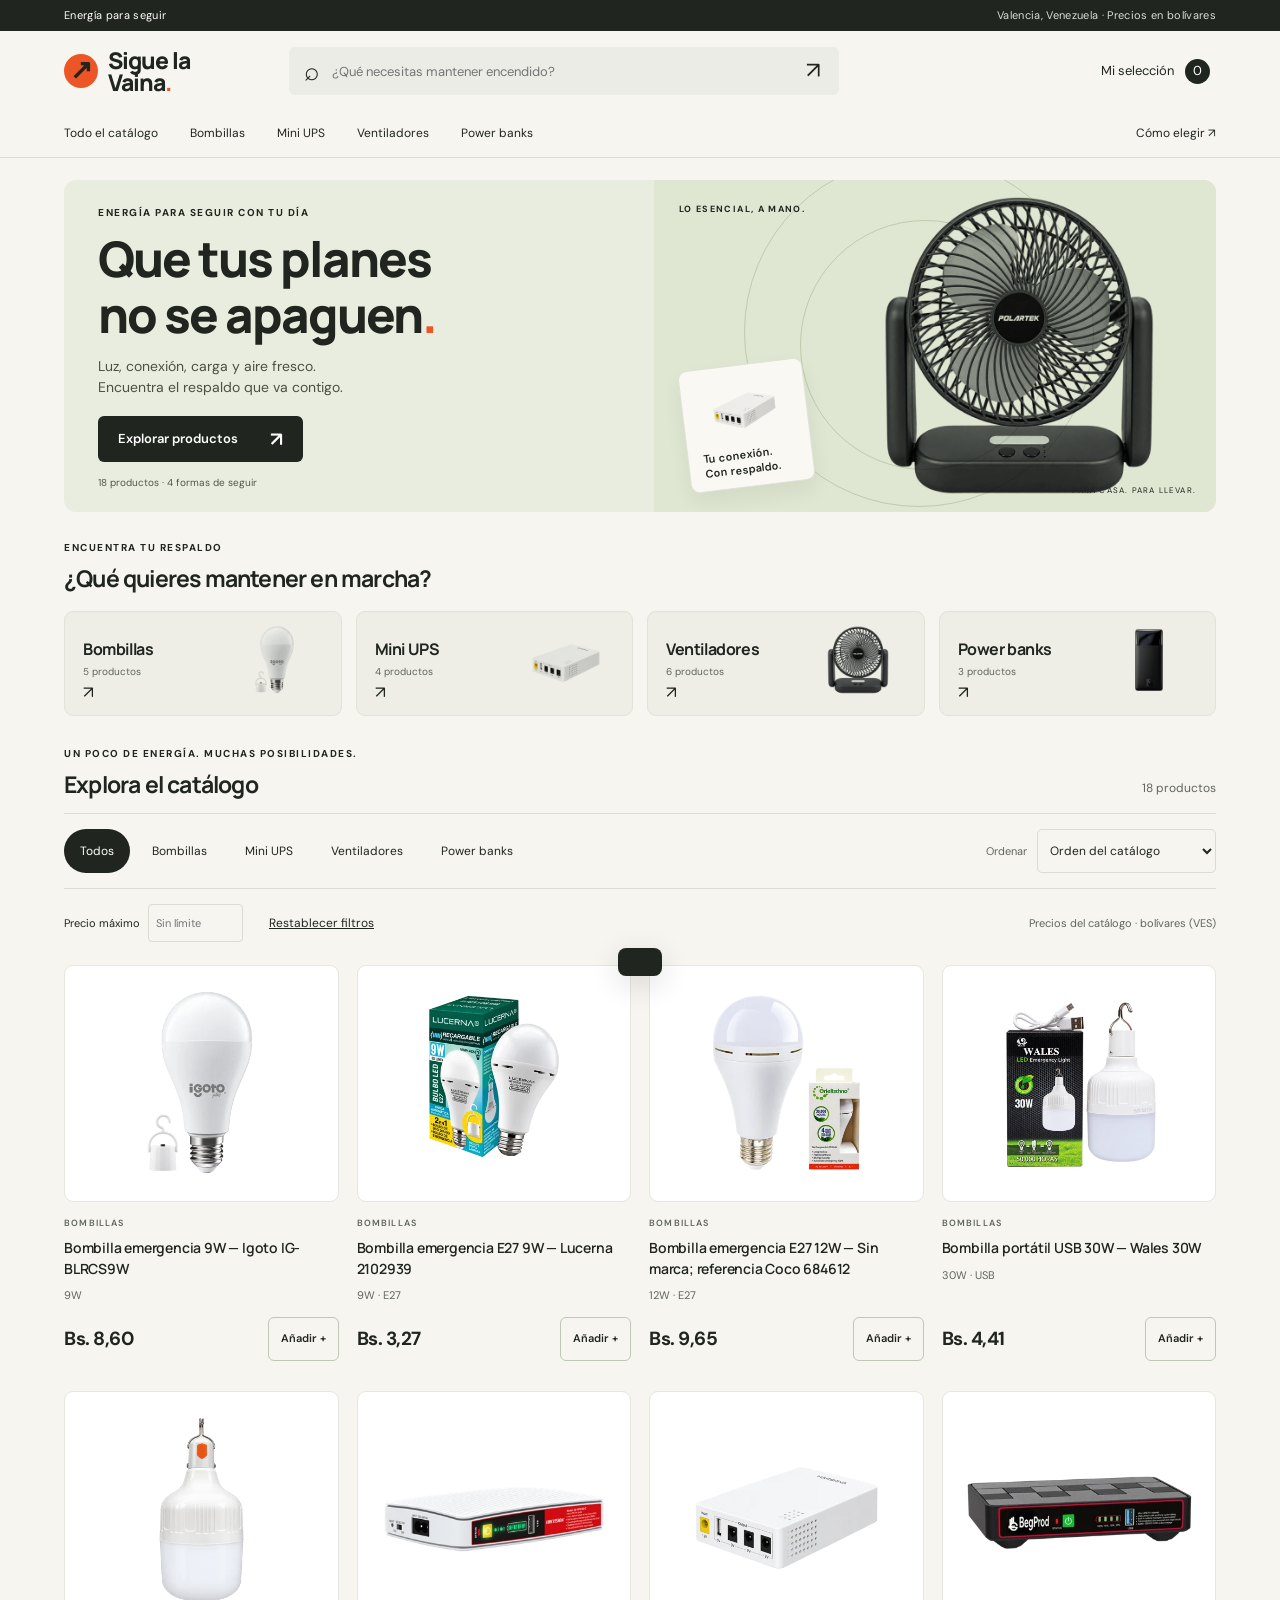
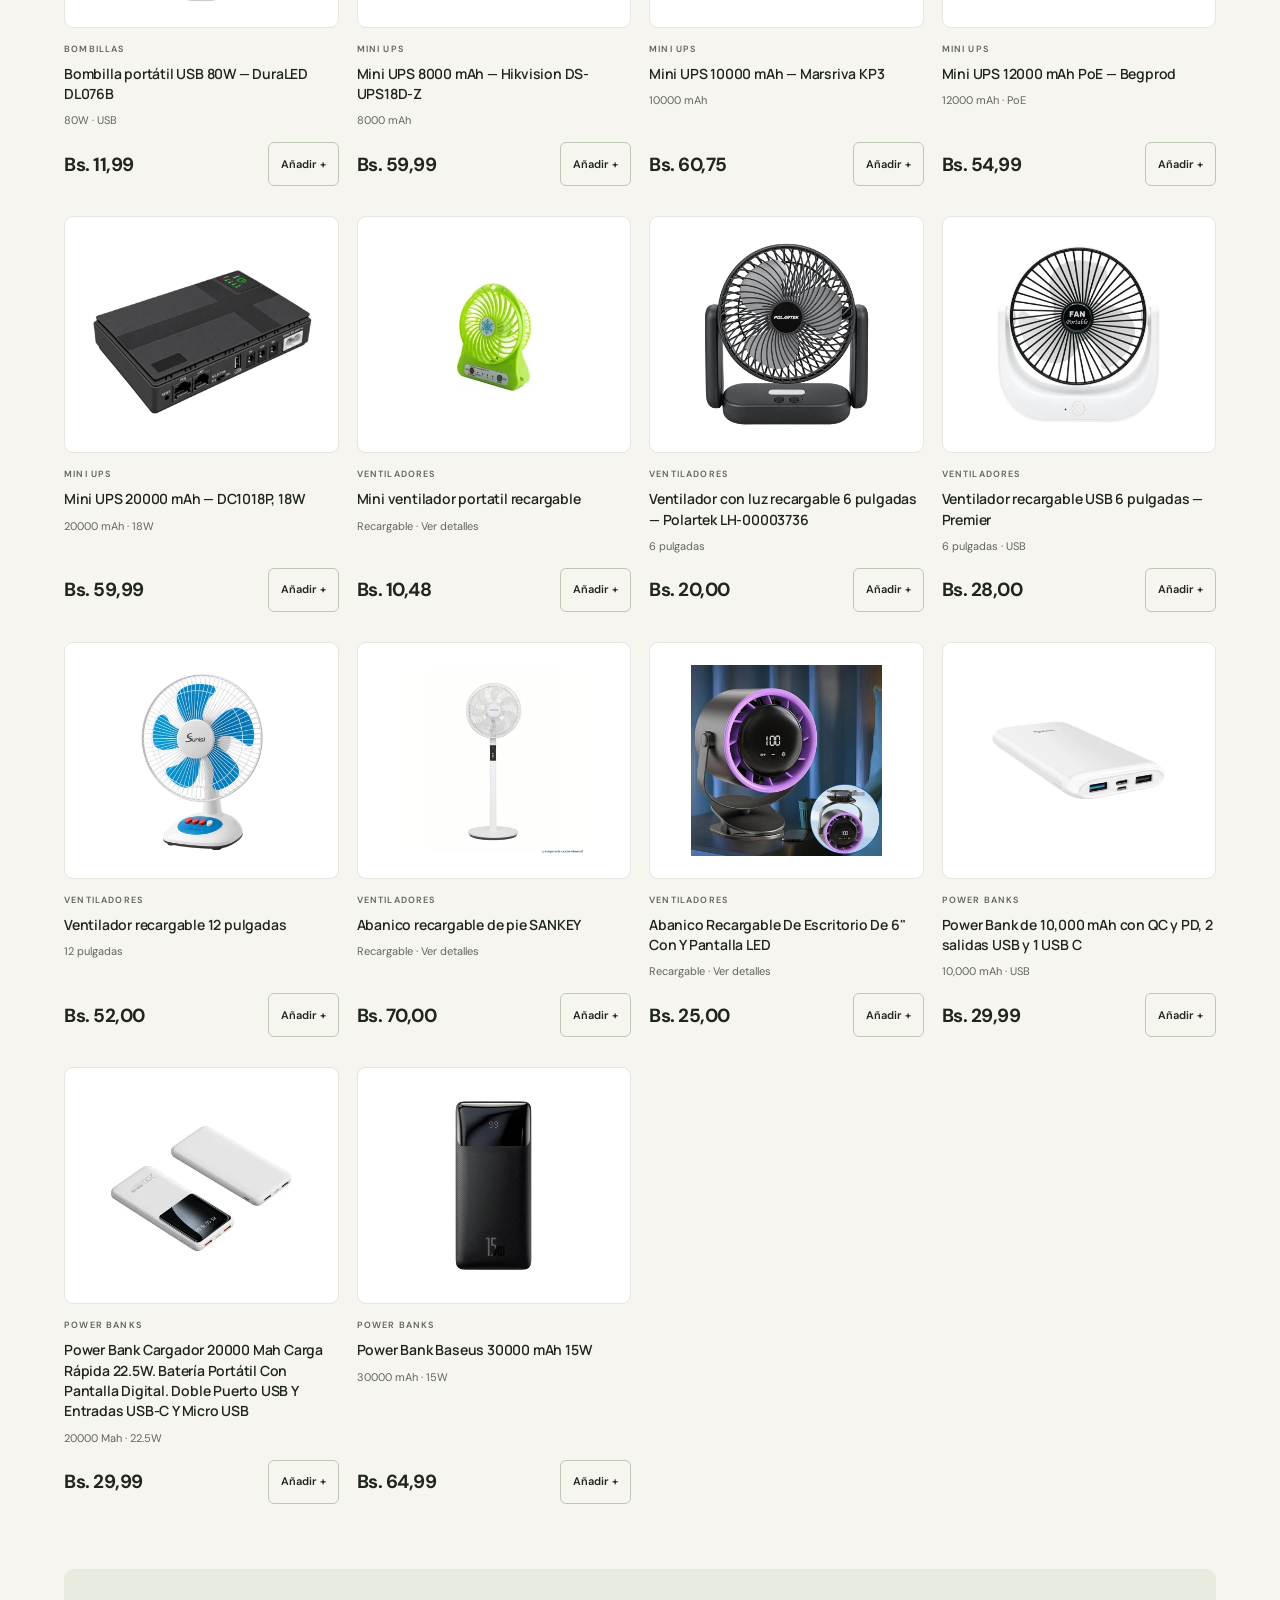
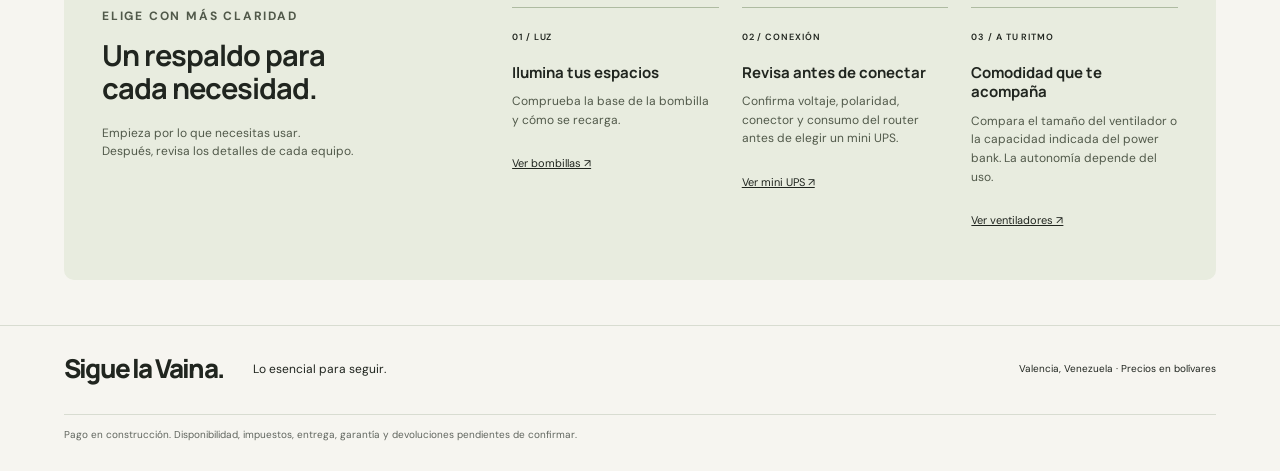
==== index.html @ cc3171f8 "Publish Sigue la Vaina storefront" ====
<!DOCTYPE html>
<html lang="es"><head><meta charset="utf-8"><meta name="viewport" content="width=device-width,initial-scale=1"><title>Sigue la Vaina · Energía para seguir</title><meta name="description" content="Explora bombillas, mini UPS, ventiladores recargables y power banks. Una selección para tu día a día."><link rel="stylesheet" href="styles.css"><script src="app.js" defer></script></head>
<body><a class="skip" href="#main">Saltar al contenido</a>
<div class="preview-note">Energía para seguir <span>Valencia, Venezuela · Precios en bolívares</span></div>
<header><div class="header-inner"><a class="brand" href="#inicio" aria-label="Sigue la Vaina, inicio"><span class="brand-mark" aria-hidden="true">↗</span><span id="brand">Sigue la<br>Vaina<span class="brand-dot">.</span></span></a><form id="search-form" role="search"><label class="sr" for="search">Buscar productos</label><span aria-hidden="true">⌕</span><input id="search" type="search" placeholder="¿Qué necesitas mantener encendido?" autocomplete="off"><button type="submit" aria-label="Buscar">↗</button></form><button class="bag" id="cart-open">Mi selección <span id="cart-count">0</span></button></div><nav aria-label="Categorías"><a href="#catalogo" data-cat="all">Todo el catálogo</a><a href="#categoria/bombillas">Bombillas</a><a href="#categoria/mini-ups">Mini UPS</a><a href="#categoria/ventiladores">Ventiladores</a><a href="#categoria/power-banks">Power banks</a><a class="nav-guide" href="#guia">Cómo elegir ↗</a></nav></header>
<main id="main"><section id="home"><div class="hero"><div class="hero-copy"><p class="eyebrow">ENERGÍA PARA SEGUIR CON TU DÍA</p><h1>Que tus planes<br>no se apaguen<span>.</span></h1><p>Luz, conexión, carga y aire fresco.<br>Encuentra el respaldo que va contigo.</p><a class="button dark" href="#catalogo">Explorar productos <span>↗</span></a><div class="hero-caption">18 productos · 4 formas de seguir</div></div><div class="hero-art" aria-label="Selección de productos del catálogo"><span class="orbit orbit-one"></span><span class="orbit orbit-two"></span><span class="art-label">LO ESENCIAL, A MANO.</span><img class="hero-fan" src="ventiladores-11-720.webp" alt="Ventilador con luz recargable Polartek" width="720" height="720" fetchpriority="high"><div class="floating-product"><img src="mini-ups-07-360.webp" alt="Mini UPS Marsriva KP3" width="360" height="360"><span>Tu conexión.<br>Con respaldo.</span></div><span class="art-foot">PARA CASA. PARA LLEVAR.</span></div></div>
<div class="section-heading"><div><p class="eyebrow">ENCUENTRA TU RESPALDO</p><h2>¿Qué quieres mantener en marcha?</h2></div></div><div class="category-grid" id="categories"></div></section>
<section id="catalog" aria-labelledby="catalog-title"><div class="section-heading catalog-heading"><div><p class="eyebrow" id="catalog-eyebrow">UN POCO DE ENERGÍA. MUCHAS POSIBILIDADES.</p><h2 id="catalog-title">Explora el catálogo</h2></div><p id="result-count" aria-live="polite"></p></div><p class="category-intro" id="category-intro"></p><div class="catalog-tools"><div class="tabs" id="category-tabs" aria-label="Filtrar por categoría"></div><div class="sort-field"><label for="sort">Ordenar</label><select id="sort"><option value="catalog">Orden del catálogo</option><option value="price-up">Precio: menor a mayor</option><option value="price-down">Precio: mayor a menor</option><option value="name">Nombre: A–Z</option></select></div></div><div class="secondary-tools"><label for="max-price">Precio máximo <input id="max-price" type="number" min="0" step="0.01" placeholder="Sin límite"></label><button class="text-button" id="clear-filters">Restablecer filtros</button><span>Precios del catálogo · <span id="currency-label">moneda por confirmar</span></span></div><div id="products" class="product-grid" aria-live="polite" aria-busy="true"><p>Cargando catálogo…</p></div></section>
<section class="guide" id="guia"><div><p class="eyebrow">ELIGE CON MÁS CLARIDAD</p><h2>Un respaldo para<br>cada necesidad.</h2><p>Empieza por lo que necesitas usar.<br>Después, revisa los detalles de cada equipo.</p></div><div class="guide-items"><article><span>01 / LUZ</span><h3>Ilumina tus espacios</h3><p>Comprueba la base de la bombilla y cómo se recarga.</p><a href="#categoria/bombillas">Ver bombillas ↗</a></article><article><span>02 / CONEXIÓN</span><h3>Revisa antes de conectar</h3><p>Confirma voltaje, polaridad, conector y consumo del router antes de elegir un mini UPS.</p><a href="#categoria/mini-ups">Ver mini UPS ↗</a></article><article><span>03 / A TU RITMO</span><h3>Comodidad que te acompaña</h3><p>Compara el tamaño del ventilador o la capacidad indicada del power bank. La autonomía depende del uso.</p><a href="#categoria/ventiladores">Ver ventiladores ↗</a></article></div></section></main>
<footer><a class="brand" href="#inicio">Sigue la Vaina.</a><p>Lo esencial para seguir.</p><div><span>Valencia, Venezuela · Precios en bolívares</span></div><small>Pago en construcción. Disponibilidad, impuestos, entrega, garantía y devoluciones pendientes de confirmar.</small></footer>
<dialog id="product-dialog" aria-labelledby="detail-name"><button class="close" data-close aria-label="Cerrar detalle">×</button><div id="product-detail"></div></dialog><dialog id="cart-dialog" aria-labelledby="cart-title"><button class="close" data-close aria-label="Cerrar selección">×</button><div id="cart-content"></div></dialog><div id="toast" role="status" aria-live="polite"></div></body></html>
---- styles.css ----
@import url('https://fonts.googleapis.com/css2?family=DM+Sans:wght@400;500;600;700&family=Manrope:wght@400;500;600;700;800&display=swap');
:root{--paper:#f6f5f0;--ink:#20251f;--muted:#60655e;--line:#d8dcd1;--orange:#ed5526;--soft:#eeeee5;--green:#dae3cf;--radius:12px}*{box-sizing:border-box}html{scroll-behavior:smooth;scroll-padding-top:160px}body{margin:0;background:var(--paper);color:var(--ink);font:15px/1.55 'DM Sans',sans-serif}h1,h2,h3,.brand{font-family:Manrope,sans-serif;line-height:1.15}h1,h2,h3,p{margin-top:0}a{color:inherit;text-decoration:none}button,input,select,textarea{font:inherit;color:inherit}button,a,input,select{touch-action:manipulation}button{cursor:pointer}button:disabled{cursor:not-allowed;opacity:.55}button{border:0}a:focus-visible,button:focus-visible,input:focus-visible,select:focus-visible,summary:focus-visible{outline:3px solid #215fd0;outline-offset:4px}.sr{position:absolute;width:1px;height:1px;overflow:hidden;clip-path:inset(50%)}.skip{position:fixed;top:-80px;left:20px;padding:12px;background:white;z-index:20}.skip:focus{top:12px}.preview-note{background:var(--ink);color:#fff;padding:7px 5%;font-size:11px;letter-spacing:.03em;display:flex;justify-content:space-between}.preview-note span{color:#dbddd6}header{background:var(--paper);position:sticky;top:0;z-index:5;border-bottom:1px solid var(--line)}.header-inner{max-width:1440px;margin:auto;padding:22px 5%;display:flex;align-items:center;gap:5%}.brand{font-size:31px;font-weight:800;letter-spacing:-1.8px;display:inline-flex;align-items:center;gap:10px}.brand-mark{display:inline-grid;place-items:center;border-radius:50%;background:var(--orange);color:var(--ink);width:32px;height:32px;font-family:Arial;font-size:25px}.brand-dot{color:var(--orange)}#search-form{display:flex;align-items:center;gap:10px;max-width:550px;flex:1;background:#ebece5;border:1px solid transparent;border-radius:6px;padding:3px 8px 3px 14px}#search-form>span{font-size:26px}#search-form input{width:100%;border:0;background:transparent;min-width:0;height:39px;font-size:13px}#search-form button{width:38px;min-height:38px;background:transparent;font-size:23px}.bag{margin-left:auto;white-space:nowrap;background:transparent;font-size:13px;min-height:44px}.bag span{background:var(--ink);color:white;border-radius:50%;display:inline-grid;place-items:center;width:25px;height:25px;margin-left:8px}nav{max-width:1440px;margin:auto;padding:0 5%;display:flex;gap:32px;font-size:12px;overflow:auto;white-space:nowrap}nav a{display:flex;align-items:center;min-height:46px;border-bottom:2px solid transparent}nav a:hover{border-color:var(--orange)}.nav-guide{margin-left:auto}main{max-width:1440px;padding:0 5%;margin:auto}.hero{display:grid;grid-template-columns:1.05fr 1fr;min-height:415px;margin:30px 0 42px;background:#e9eddf;overflow:hidden;border-radius:var(--radius)}.hero-copy{padding:38px 38px 26px;position:relative;z-index:1}.eyebrow{font-size:10px;font-weight:700;letter-spacing:.15em;margin-bottom:14px}h1{font-size:clamp(36px,4.5vw,62px);font-weight:800;letter-spacing:-2.6px;margin-bottom:17px}h1 span{color:var(--orange)}.hero-copy>p:not(.eyebrow){font-size:15px;color:#495143;margin-bottom:24px}.button{display:inline-flex;align-items:center;justify-content:space-between;gap:32px;min-height:46px;padding:12px 20px;border-radius:6px;font-size:13px;font-weight:600}.dark{background:var(--ink);color:white}.dark:hover{background:#354330}.button span{font-size:20px;line-height:1}.hero-caption{font-size:10px;margin-top:20px;color:#505647}.hero-art{position:relative;min-height:370px;background:#dfe6d2;overflow:hidden}.orbit{position:absolute;border:1px solid #bfcbae;border-radius:50%;width:440px;height:440px;left:5%;top:2%}.orbit-two{width:310px;height:310px;left:18%;top:18%}.hero-fan{position:absolute;width:78%;height:86%;object-fit:contain;right:-2%;top:9%;mix-blend-mode:multiply}.art-label{position:absolute;left:25px;top:23px;font-size:9px;letter-spacing:.15em;font-weight:700;z-index:1}.art-foot{position:absolute;bottom:16px;right:20px;font-size:8px;letter-spacing:.15em}.floating-product{position:absolute;left:22px;bottom:34px;width:150px;background:#f9f8f3;border:1px solid #e1e2d7;padding:10px 15px;border-radius:9px;box-shadow:0 10px 20px #1f2b1210;transform:rotate(-7deg)}.floating-product img{width:100%;height:93px;object-fit:contain;mix-blend-mode:multiply}.floating-product span{font-size:11px;font-weight:600;line-height:1.3;display:block}.section-heading{display:flex;justify-content:space-between;align-items:end;gap:20px;margin-bottom:20px}.section-heading h2{font-size:25px;letter-spacing:-.8px;margin:0}.section-heading .eyebrow{margin-bottom:9px}.category-grid{display:grid;grid-template-columns:repeat(4,1fr);gap:14px}.category-card{display:grid;grid-template-columns:1fr 40%;align-items:center;min-height:130px;background:#eeeee7;border:1px solid #e1e3d9;border-radius:9px;padding:18px;position:relative;overflow:hidden;transition:background .15s}.category-card:hover{background:#e3e8d9}.category-card h3{font-size:16px;letter-spacing:-.4px;margin-bottom:6px}.category-card p{font-size:10px;color:var(--muted);margin:0}.category-card img{width:100%;height:85px;object-fit:contain;mix-blend-mode:multiply}.category-card .cat-arrow{font-size:17px;position:absolute;bottom:10px;left:18px}#catalog{padding-top:46px;scroll-margin-top:15px}.catalog-heading{margin-bottom:16px}#result-count{font-size:12px;color:var(--muted);margin:0}.category-intro{font-size:14px;max-width:650px;color:var(--muted)}.category-intro:empty{display:none}.catalog-tools{border-top:1px solid var(--line);border-bottom:1px solid var(--line);padding:15px 0;display:flex;align-items:center;gap:15px;justify-content:space-between}.tabs{display:flex;gap:6px;overflow:auto}.tabs button{padding:9px 15px;min-height:44px;border-radius:25px;background:transparent;font-size:12px;white-space:nowrap;border:1px solid transparent}.tabs button[aria-pressed=true]{background:var(--ink);color:white}.tabs button:hover{border-color:#aeb5a6}.sort-field{display:flex;align-items:center;gap:10px;font-size:11px;white-space:nowrap}.sort-field label{color:var(--muted)}select{padding:10px 22px 10px 8px;background:transparent;border:1px solid var(--line);border-radius:5px;min-height:44px;font-size:12px}.secondary-tools{display:flex;align-items:center;gap:20px;font-size:11px;padding:12px 0 20px}.secondary-tools label{display:flex;align-items:center;gap:8px}.secondary-tools input{width:95px;min-height:38px;border:1px solid var(--line);background:transparent;padding:7px;border-radius:4px;font-size:11px}.secondary-tools>span{margin-left:auto;color:var(--muted);text-align:right}.text-button{background:transparent;text-decoration:underline;font-size:12px;min-height:44px;padding:6px}.product-grid{display:grid;grid-template-columns:repeat(4,minmax(0,1fr));gap:30px 18px}.product-card{display:flex;flex-direction:column;min-width:0}.product-photo{position:relative;background:#fff;border:1px solid #e6e7df;border-radius:9px;overflow:hidden;display:block}.product-photo img{width:100%;height:235px;object-fit:contain;padding:22px;display:block;transition:transform .2s}.product-photo:hover img{transform:scale(1.04)}.product-card .product-category{font-size:9px;letter-spacing:.13em;font-weight:600;color:var(--muted);text-transform:uppercase;margin:15px 0 7px}.product-card h3{font-size:14px;line-height:1.45;letter-spacing:-.2px;margin:0 0 8px;font-weight:600}.product-card h3 a:hover{text-decoration:underline}.facts-mini{font-size:11px;line-height:1.5;color:var(--muted);min-height:18px;margin:0 0 12px}.card-bottom{display:flex;align-items:center;justify-content:space-between;gap:8px;margin-top:auto}.price{font-size:19px;letter-spacing:-.5px;font-weight:700;white-space:nowrap}.add{border:1px solid #bfc7b7;border-radius:6px;min-height:44px;background:transparent;padding:8px 12px;font-size:11px;font-weight:600}.add:hover{background:var(--ink);color:white;border-color:var(--ink)}.guide{display:grid;grid-template-columns:.8fr 1.5fr;gap:55px;padding:38px;margin:65px 0 45px;background:#e8ecdf;border-radius:10px}.guide h2{font-size:29px;letter-spacing:-1px;margin-bottom:18px}.guide p{font-size:12px;color:#51594a}.guide-items{display:grid;grid-template-columns:repeat(3,1fr);gap:23px}.guide-items article{border-top:1px solid #aebba1;padding-top:16px}.guide-items span{font-size:9px;font-weight:600;letter-spacing:.1em}.guide-items h3{font-size:15px;line-height:1.3;margin:16px 0 10px}.guide-items a{font-size:11px;text-decoration:underline;display:inline-flex;align-items:center;min-height:44px}footer{max-width:1440px;margin:auto;padding:28px 5%;border-top:1px solid var(--line);display:flex;align-items:center;gap:30px;flex-wrap:wrap}footer>.brand{font-size:26px}footer p{font-size:12px;margin:0}footer>div{margin-left:auto;display:flex;flex-direction:column;font-size:10px;gap:6px}footer>div a{text-decoration:underline}footer small{width:100%;font-size:10px;color:var(--muted);padding-top:12px;border-top:1px solid var(--line)}dialog{border:1px solid var(--line);border-radius:14px;max-width:920px;width:calc(100% - 40px);max-height:90dvh;padding:40px;background:var(--paper);color:var(--ink)}dialog::backdrop{background:#14201799;backdrop-filter:blur(3px)}.close{position:absolute;right:12px;top:10px;width:44px;height:44px;border-radius:50%;font-size:27px;background:#e8ebe1}.detail-layout{display:grid;grid-template-columns:1fr 1fr;gap:35px}.detail-image{width:100%;height:350px;object-fit:contain;background:white;border-radius:10px;padding:20px}.detail-layout h2{font-size:23px;letter-spacing:-.7px;margin-right:10px}.detail-layout .eyebrow{margin-top:15px}.detail-layout .price{margin:20px 0 10px}.detail-layout .button{width:100%;margin:12px 0}.conditions{font-size:11px;color:var(--muted)}.specs{display:grid;grid-template-columns:1fr 1fr;margin:20px 0;font-size:12px}.specs dt,.specs dd{border-top:1px solid var(--line);padding:10px 0;margin:0}.specs dt{color:var(--muted)}.data-notes{margin-top:24px;font-size:12px}.data-notes summary{cursor:pointer;min-height:44px;display:flex;align-items:center;text-decoration:underline}.data-notes ul{padding-left:18px}.detail-note{background:#e9ede2;padding:12px;font-size:12px;border-radius:6px}.cart-row{display:grid;grid-template-columns:70px 1fr auto;gap:16px;border-top:1px solid var(--line);padding:18px 0;align-items:center}.cart-row img{width:70px;height:80px;object-fit:contain;background:white;border-radius:6px}.cart-row h3{font-size:13px;line-height:1.5;margin:0 0 8px}.quantity{display:flex;align-items:center;gap:10px}.quantity button{min-width:44px;min-height:44px;background:#e7ebdf;border-radius:5px}.remove{font-size:10px;background:transparent;text-decoration:underline;min-height:44px}.cart-summary{border-top:1px solid var(--line);padding:20px 0;display:flex;justify-content:space-between;gap:20px;font-weight:700}.cart-actions{display:flex;flex-wrap:wrap;gap:12px}.review-box{background:#e9ede2;padding:20px;border-radius:8px}.review-box h3{font-size:18px}.review-box p{font-size:13px}.empty{grid-column:1/-1;text-align:center;padding:50px 20px;background:#ebece4;border-radius:8px}.empty h3{font-size:22px}.empty p{color:var(--muted)}#toast{position:fixed;bottom:24px;left:50%;transform:translateX(-50%) translateY(100px);background:var(--ink);color:white;z-index:20;padding:14px 22px;border-radius:8px;font-size:13px;transition:transform .2s;max-width:90%;box-shadow:0 8px 30px #0002}#toast.show{transform:translateX(-50%) translateY(0)}.skeleton{height:340px;border-radius:9px;background:#e7e9e0;animation:pulse 1s ease-in-out infinite alternate}.photo-error{display:grid;place-items:center;min-height:220px;font-size:12px;background:#e9ebe3;color:var(--muted);padding:20px}@keyframes pulse{to{opacity:.5}}
@media(min-width:1440px){h1{font-size:62px}.hero-art{min-height:430px}}
@media(max-width:1000px){.header-inner{gap:25px}.hero-copy{padding:30px 24px}.hero{min-height:380px}h1{font-size:43px}.hero-art{min-height:380px}.category-card{padding:14px;grid-template-columns:1fr 30%}.category-card h3{font-size:14px}.category-card .cat-arrow{left:14px}.product-grid{grid-template-columns:repeat(3,minmax(0,1fr))}.catalog-tools{flex-wrap:wrap}.guide{grid-template-columns:1fr;gap:15px}.guide>div:first-child{max-width:500px}.guide h2 br{display:none}.secondary-tools{gap:10px}}
@media(max-width:640px){html{scroll-padding-top:180px}.preview-note{font-size:9px;padding:6px 5%;gap:15px}.preview-note span{max-width:200px;text-align:right}.header-inner{padding:12px 5%;flex-wrap:wrap;gap:10px}.brand{font-size:27px}.brand-mark{width:27px;height:27px;font-size:21px}.bag{font-size:11px}#search-form{order:3;flex-basis:100%;max-width:none}#search-form input{font-size:12px;height:33px}nav{gap:24px;font-size:11px}nav a{min-height:41px}.nav-guide{display:none}.hero{margin-top:18px;margin-bottom:30px;grid-template-columns:1fr;min-height:0;position:relative}.hero-copy{padding:25px 23px 22px}.hero-copy .eyebrow{font-size:8px;max-width:190px}h1{font-size:39px;letter-spacing:-1.8px}.hero-copy>p:not(.eyebrow){font-size:13px;max-width:230px;margin-bottom:17px}.hero-copy .button{font-size:12px;min-height:44px;padding:10px 15px;gap:15px}.hero-caption{font-size:9px;margin-top:15px}.hero-art{display:none}.section-heading h2{font-size:23px}.eyebrow{font-size:8px}.category-grid{grid-template-columns:repeat(2,minmax(0,1fr));gap:10px}.category-card{min-height:120px;grid-template-columns:1fr 38%;padding:13px}.category-card h3{font-size:14px}.category-card p{font-size:9px}.category-card img{height:70px}.category-card .cat-arrow{left:13px;bottom:8px}#catalog{padding-top:32px}.section-heading{gap:10px}#result-count{font-size:10px;white-space:nowrap}.catalog-tools{gap:10px;padding:10px 0}.tabs{width:100%}.tabs button{font-size:11px;padding:8px 12px}.sort-field{width:100%;justify-content:space-between}.sort-field select{flex:1;max-width:230px}.secondary-tools{flex-wrap:wrap;padding-bottom:15px}.secondary-tools>span{margin-left:0;width:100%;text-align:left;font-size:10px}.product-grid{grid-template-columns:repeat(2,minmax(0,1fr));gap:26px 12px}.product-photo img{height:170px;padding:16px}.product-card h3{font-size:12px;line-height:1.5}.product-card .product-category{font-size:8px;margin-top:10px}.facts-mini{font-size:10px}.card-bottom{align-items:start;flex-direction:column;gap:8px}.price{font-size:18px}.add{width:100%;font-size:11px}.guide{margin-top:40px;padding:25px;gap:15px}.guide h2{font-size:26px}.guide-items{grid-template-columns:1fr;gap:15px}.guide-items h3{margin-top:10px}.guide-items p{margin-bottom:4px}.guide-items a{min-height:44px}.guide-items article{padding-top:14px}footer{gap:15px}footer>div{margin-left:0;width:100%}dialog{width:calc(100% - 20px);padding:50px 20px 24px;max-height:94dvh}.detail-layout{grid-template-columns:1fr;gap:10px}.detail-image{height:240px}.detail-layout h2{font-size:21px}.cart-row{grid-template-columns:50px 1fr;gap:12px}.cart-row img{width:50px;height:65px}.cart-row>div:last-child{grid-column:2}.quantity{flex-wrap:wrap}.cart-summary{font-size:13px}.cart-actions .button{width:100%}}
@media(prefers-reduced-motion:reduce){html{scroll-behavior:auto}*,*::before,*::after{animation:none!important;transition:none!important}}
/* Keep discovery close to the top of the page. */
@media(min-width:1001px){.hero{min-height:310px;margin:22px 0 28px}.hero-copy{padding:25px 34px 22px}.hero-art{min-height:310px}.hero-copy h1{font-size:49px;letter-spacing:-2px;margin-bottom:12px}.hero-copy>p:not(.eyebrow){margin-bottom:17px;font-size:14px}.hero-copy .eyebrow{margin-bottom:10px}.hero-caption{margin-top:13px}.category-card{min-height:105px;padding-top:12px;padding-bottom:20px}.category-card img{height:70px}.section-heading h2{font-size:23px}#catalog{padding-top:30px}.header-inner{padding-top:16px;padding-bottom:16px}.orbit{width:350px;height:350px;top:-7%;left:16%}.orbit-two{width:250px;height:250px;top:12%;left:26%}.hero-fan{height:94%;top:3%;right:1%;width:68%}.floating-product{width:125px;bottom:26px;left:30px}.floating-product img{height:65px}}
.notes-main{max-width:1050px;padding-top:40px;padding-bottom:60px}.notes-main>h1{font-size:42px}.notes-main h2{margin-top:40px;font-size:25px}.notes-main h3{font-size:18px}.notes-main p,.notes-main li{max-width:80ch}.notes-main a{text-decoration:underline}.directions{display:grid;grid-template-columns:repeat(3,1fr);gap:16px}.direction{padding:23px;border:1px solid var(--line);border-radius:9px}.direction p{font-size:13px}.swatches{display:flex;gap:6px;margin:20px 0}.swatches span{width:32px;height:32px;border-radius:50%;border:1px solid #0002}.notes-table{width:100%;border-collapse:collapse;font-size:13px}.notes-table th,.notes-table td{text-align:left;padding:13px;border-bottom:1px solid var(--line);vertical-align:top}.notes-table th{background:#e8ecdf}.notes-state{background:#e8ecdf;padding:15px;border-radius:6px}.notes-main .button{text-decoration:none}@media(max-width:640px){.directions{grid-template-columns:1fr}.notes-main>h1{font-size:31px}.notes-table th,.notes-table td{padding:8px;font-size:11px}}
.header-inner>.brand{font-size:23px;letter-spacing:-1px;line-height:.96;min-width:190px}.header-inner .brand-mark{width:34px;height:34px;font-size:27px}.header-inner #brand{display:block}.header-inner{gap:35px}@media(max-width:640px){.header-inner>.brand{font-size:21px;min-width:0}.header-inner{gap:10px}.header-inner .brand-mark{width:30px;height:30px}}
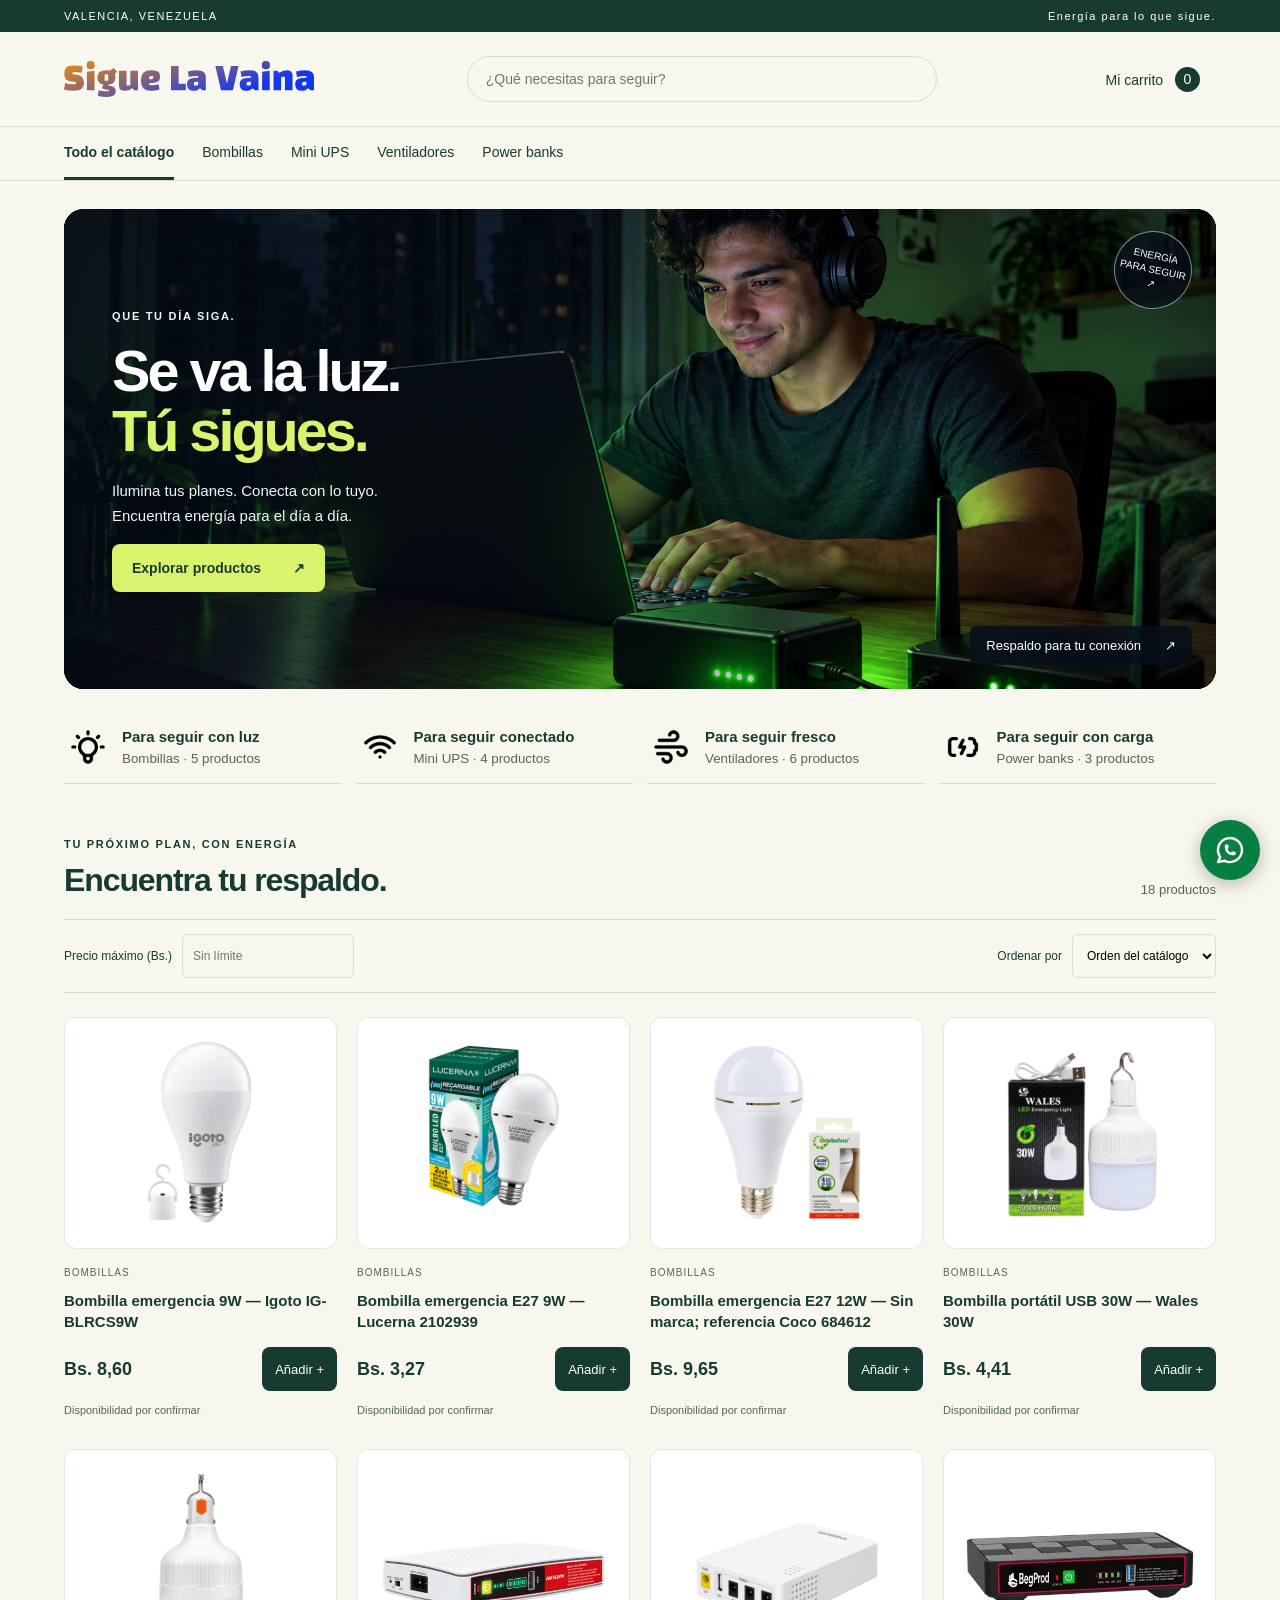
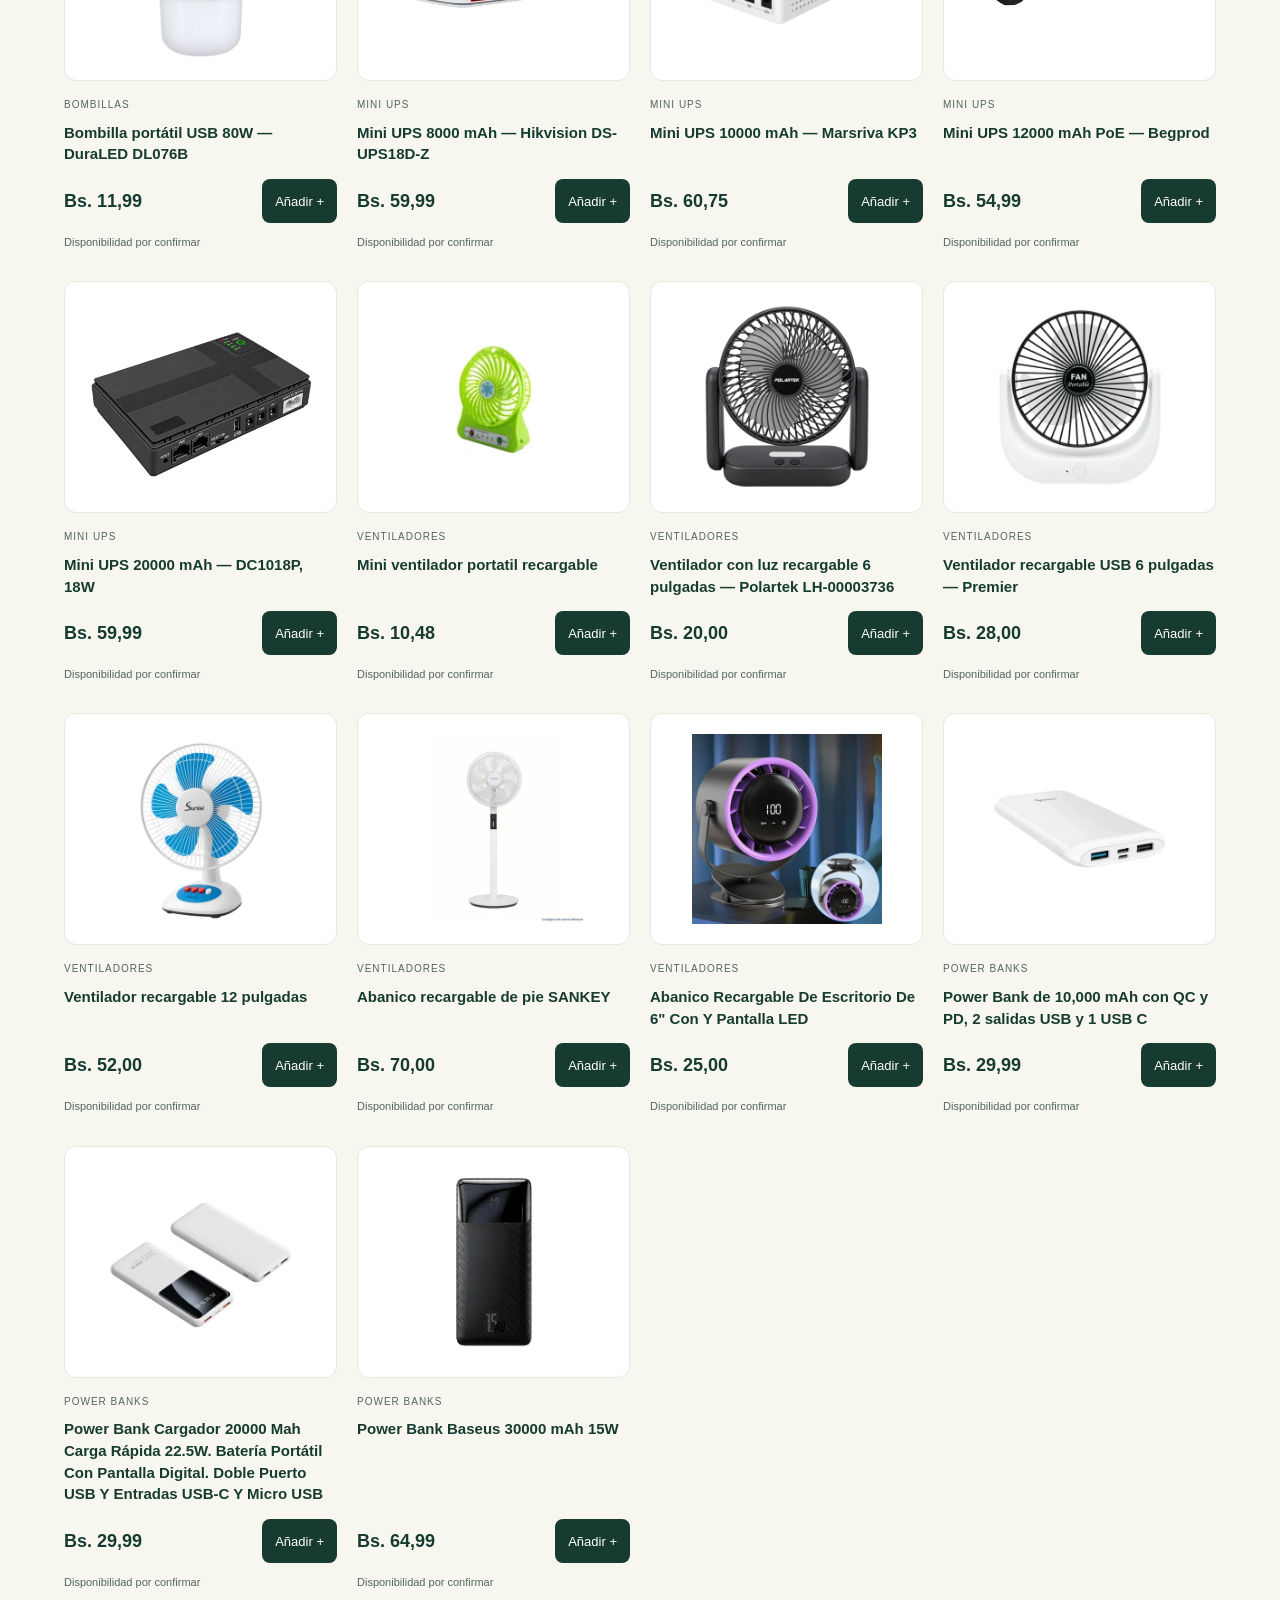
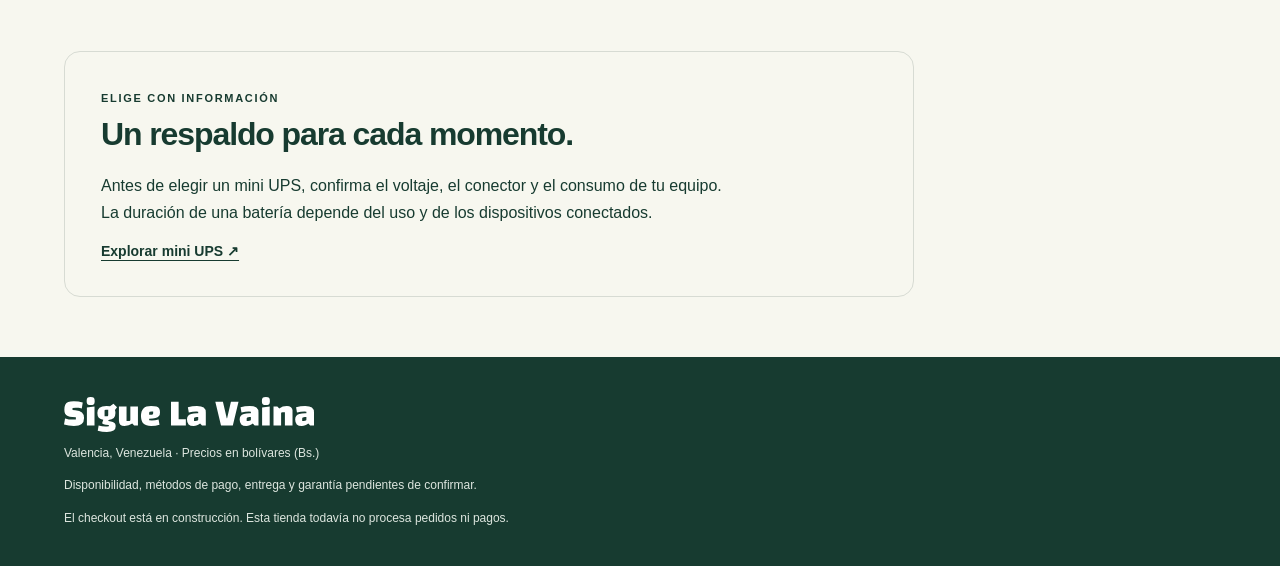
==== commit 3fa05261: "Restore current storefront design and assets" ====
--- a/index.html
+++ b/index.html
@@ -1,11 +1,7 @@
-<!DOCTYPE html>
-<html lang="es"><head><meta charset="utf-8"><meta name="viewport" content="width=device-width,initial-scale=1"><title>Sigue la Vaina · Energía para seguir</title><meta name="description" content="Explora bombillas, mini UPS, ventiladores recargables y power banks. Una selección para tu día a día."><link rel="stylesheet" href="styles.css"><script src="app.js" defer></script></head>
-<body><a class="skip" href="#main">Saltar al contenido</a>
-<div class="preview-note">Energía para seguir <span>Valencia, Venezuela · Precios en bolívares</span></div>
-<header><div class="header-inner"><a class="brand" href="#inicio" aria-label="Sigue la Vaina, inicio"><span class="brand-mark" aria-hidden="true">↗</span><span id="brand">Sigue la<br>Vaina<span class="brand-dot">.</span></span></a><form id="search-form" role="search"><label class="sr" for="search">Buscar productos</label><span aria-hidden="true">⌕</span><input id="search" type="search" placeholder="¿Qué necesitas mantener encendido?" autocomplete="off"><button type="submit" aria-label="Buscar">↗</button></form><button class="bag" id="cart-open">Mi selección <span id="cart-count">0</span></button></div><nav aria-label="Categorías"><a href="#catalogo" data-cat="all">Todo el catálogo</a><a href="#categoria/bombillas">Bombillas</a><a href="#categoria/mini-ups">Mini UPS</a><a href="#categoria/ventiladores">Ventiladores</a><a href="#categoria/power-banks">Power banks</a><a class="nav-guide" href="#guia">Cómo elegir ↗</a></nav></header>
-<main id="main"><section id="home"><div class="hero"><div class="hero-copy"><p class="eyebrow">ENERGÍA PARA SEGUIR CON TU DÍA</p><h1>Que tus planes<br>no se apaguen<span>.</span></h1><p>Luz, conexión, carga y aire fresco.<br>Encuentra el respaldo que va contigo.</p><a class="button dark" href="#catalogo">Explorar productos <span>↗</span></a><div class="hero-caption">18 productos · 4 formas de seguir</div></div><div class="hero-art" aria-label="Selección de productos del catálogo"><span class="orbit orbit-one"></span><span class="orbit orbit-two"></span><span class="art-label">LO ESENCIAL, A MANO.</span><img class="hero-fan" src="ventiladores-11-720.webp" alt="Ventilador con luz recargable Polartek" width="720" height="720" fetchpriority="high"><div class="floating-product"><img src="mini-ups-07-360.webp" alt="Mini UPS Marsriva KP3" width="360" height="360"><span>Tu conexión.<br>Con respaldo.</span></div><span class="art-foot">PARA CASA. PARA LLEVAR.</span></div></div>
-<div class="section-heading"><div><p class="eyebrow">ENCUENTRA TU RESPALDO</p><h2>¿Qué quieres mantener en marcha?</h2></div></div><div class="category-grid" id="categories"></div></section>
-<section id="catalog" aria-labelledby="catalog-title"><div class="section-heading catalog-heading"><div><p class="eyebrow" id="catalog-eyebrow">UN POCO DE ENERGÍA. MUCHAS POSIBILIDADES.</p><h2 id="catalog-title">Explora el catálogo</h2></div><p id="result-count" aria-live="polite"></p></div><p class="category-intro" id="category-intro"></p><div class="catalog-tools"><div class="tabs" id="category-tabs" aria-label="Filtrar por categoría"></div><div class="sort-field"><label for="sort">Ordenar</label><select id="sort"><option value="catalog">Orden del catálogo</option><option value="price-up">Precio: menor a mayor</option><option value="price-down">Precio: mayor a menor</option><option value="name">Nombre: A–Z</option></select></div></div><div class="secondary-tools"><label for="max-price">Precio máximo <input id="max-price" type="number" min="0" step="0.01" placeholder="Sin límite"></label><button class="text-button" id="clear-filters">Restablecer filtros</button><span>Precios del catálogo · <span id="currency-label">moneda por confirmar</span></span></div><div id="products" class="product-grid" aria-live="polite" aria-busy="true"><p>Cargando catálogo…</p></div></section>
-<section class="guide" id="guia"><div><p class="eyebrow">ELIGE CON MÁS CLARIDAD</p><h2>Un respaldo para<br>cada necesidad.</h2><p>Empieza por lo que necesitas usar.<br>Después, revisa los detalles de cada equipo.</p></div><div class="guide-items"><article><span>01 / LUZ</span><h3>Ilumina tus espacios</h3><p>Comprueba la base de la bombilla y cómo se recarga.</p><a href="#categoria/bombillas">Ver bombillas ↗</a></article><article><span>02 / CONEXIÓN</span><h3>Revisa antes de conectar</h3><p>Confirma voltaje, polaridad, conector y consumo del router antes de elegir un mini UPS.</p><a href="#categoria/mini-ups">Ver mini UPS ↗</a></article><article><span>03 / A TU RITMO</span><h3>Comodidad que te acompaña</h3><p>Compara el tamaño del ventilador o la capacidad indicada del power bank. La autonomía depende del uso.</p><a href="#categoria/ventiladores">Ver ventiladores ↗</a></article></div></section></main>
-<footer><a class="brand" href="#inicio">Sigue la Vaina.</a><p>Lo esencial para seguir.</p><div><span>Valencia, Venezuela · Precios en bolívares</span></div><small>Pago en construcción. Disponibilidad, impuestos, entrega, garantía y devoluciones pendientes de confirmar.</small></footer>
-<dialog id="product-dialog" aria-labelledby="detail-name"><button class="close" data-close aria-label="Cerrar detalle">×</button><div id="product-detail"></div></dialog><dialog id="cart-dialog" aria-labelledby="cart-title"><button class="close" data-close aria-label="Cerrar selección">×</button><div id="cart-content"></div></dialog><div id="toast" role="status" aria-live="polite"></div></body></html>
+<!doctype html><html lang="es"><head><meta charset="utf-8"><meta name="viewport" content="width=device-width,initial-scale=1"><meta name="description" content="Sigue la Vaina: iluminación, respaldo de internet, ventiladores y power banks en Valencia, Venezuela."><title>Sigue la Vaina · Energía para seguir</title><link rel="stylesheet" href="style.css?v=whatsapp-20261026"><script src="app.js?v=icons-left-20261026" defer></script><link rel="icon" href="./favicon.ico?v=20261026" sizes="any"><link rel="icon" type="image/png" sizes="32x32" href="./favicon-32x32.png?v=20261026"><link rel="icon" type="image/png" sizes="16x16" href="./favicon-16x16.png?v=20261026"><link rel="apple-touch-icon" sizes="180x180" href="./apple-touch-icon.png?v=20261026"><link rel="manifest" href="./site.webmanifest?v=20261026"></head><body><a class="skip" href="#main">Ir al contenido</a><div class="top">VALENCIA, VENEZUELA <span>Energía para lo que sigue.</span></div><header><a class="brand" href="#inicio" aria-label="Sigue la Vaina, inicio"><img class="brand-logo" src="assets/brand/logo.svg" alt="Sigue La Vaina" width="283" height="40"></a><label class="search">Buscar productos<input id="search" type="search" placeholder="¿Qué necesitas para seguir?"></label><button id="cartButton" class="cart">Mi carrito <span id="count">0</span></button></header><nav aria-label="Categorías" id="nav"></nav><main id="main" tabindex="-1"><section id="hero" class="hero"><div><span class="eyebrow">QUE TU DÍA SIGA.</span><h1>Se va la luz.<br><em>Tú sigues.</em></h1><p>Ilumina tus planes. Conecta con lo tuyo.<br>Encuentra energía para el día a día.</p><a class="primary" href="#catalogo">Explorar productos <span>↗</span></a></div><div class="hero-photo"><span class="orbit">ENERGÍA<br>PARA SEGUIR ↗</span><img src="assets/landing_image_glow.png" alt="Persona usando su laptop de noche con respaldo de energía para el router" width="1672" height="941" fetchpriority="high"><a href="#producto/7">Respaldo para tu conexión <span>↗</span></a></div></section><section class="needs" aria-label="Compra por necesidad" id="needs"></section><section id="catalogo"><div class="sectionhead"><div><span class="eyebrow">TU PRÓXIMO PLAN, CON ENERGÍA</span><h2 id="heading">Encuentra tu respaldo.</h2></div><span id="results" aria-live="polite"></span></div><div class="toolbar"><label>Precio máximo (Bs.) <input id="max" type="number" min="0" step="0.01" placeholder="Sin límite"></label><label>Ordenar por <select id="sort"><option value="default">Orden del catálogo</option><option value="asc">Menor precio</option><option value="desc">Mayor precio</option><option value="name">Nombre A–Z</option></select></label></div><div id="grid" class="grid" aria-live="polite"><p>Cargando productos…</p></div></section><section class="guide"><span class="eyebrow">ELIGE CON INFORMACIÓN</span><h2>Un respaldo para cada momento.</h2><p>Antes de elegir un mini UPS, confirma el voltaje, el conector y el consumo de tu equipo. La duración de una batería depende del uso y de los dispositivos conectados.</p><a href="#categoria/mini-ups">Explorar mini UPS ↗</a></section></main><footer><a class="brand" href="#inicio"><img class="brand-logo" src="assets/brand/logo-white.svg" alt="Sigue La Vaina" width="283" height="40"></a><p>Valencia, Venezuela · Precios en bolívares (Bs.)</p><p>Disponibilidad, métodos de pago, entrega y garantía pendientes de confirmar.</p><small>El checkout está en construcción. Esta tienda todavía no procesa pedidos ni pagos.</small></footer><dialog id="detail" aria-labelledby="detailTitle"></dialog><dialog id="basket" aria-labelledby="basketTitle"></dialog><div id="toast" role="status"></div><a class="whatsapp-float" href="https://wa.me/584121332966" target="_blank" rel="noopener noreferrer" aria-label="Chatear por WhatsApp al +58 412 133 2966">
+  <svg xmlns="http://www.w3.org/2000/svg" width="32" height="32" viewBox="0 0 24 24" fill="none" stroke="currentColor" stroke-width="1.8" stroke-linecap="round" stroke-linejoin="round" aria-hidden="true" focusable="false">
+    <path d="M3 21l1.65-3.8a9 9 0 1 1 3.4 2.9L3 21"/>
+    <path d="M9 10a.5.5 0 0 0 1 0V9a.5.5 0 0 0-1 0v1a5 5 0 0 0 5 5h1a.5.5 0 0 0 0-1h-1a.5.5 0 0 0 0 1"/>
+  </svg>
+</a>
+</body></html>
--- a/style.css
+++ b/style.css
@@ -0,0 +1,29 @@
+:root{--ink:#173b30;--paper:#f7f7ef;--lime:#d9f46c;--line:#d7dbd3;--muted:#53665d;--white:#fff;--radius:16px;font-family:Arial,Helvetica,sans-serif;color:var(--ink);background:var(--paper)}*{box-sizing:border-box}body{margin:0}a{color:inherit}button,input,select{font:inherit}button,a,input,select{touch-action:manipulation}button,a{cursor:pointer}button{color:inherit}button:focus-visible,a:focus-visible,input:focus-visible,select:focus-visible,summary:focus-visible{outline:3px solid #a94716;outline-offset:4px}button{min-height:44px;border:1px solid var(--line);border-radius:8px;background:white;padding:10px 16px}a{text-underline-offset:4px}.top{padding:10px 5%;background:var(--ink);color:white;font-size:11px;letter-spacing:1.5px;display:flex;justify-content:space-between}header{padding:24px 5%;display:flex;align-items:center;gap:40px;background:var(--paper)}.brand{font-weight:900;font-size:26px;line-height:.9;text-decoration:none;letter-spacing:-1.5px;display:flex;align-items:center;gap:12px}.mark{background:var(--lime);border-radius:50%;width:44px;height:44px;display:grid;place-items:center;font-size:35px}.dot{color:#50701b}.search{margin:auto;max-width:470px;flex:1;font-size:0}.search input{font-size:14px;width:100%;border:1px solid var(--line);padding:14px 18px;border-radius:30px;background:transparent}.cart{background:transparent;border:0;font-size:14px}.cart span{display:inline-grid;place-items:center;background:var(--ink);color:white;border-radius:50%;width:25px;height:25px;margin-left:8px}nav{border-block:1px solid var(--line);padding:0 5%;display:flex;gap:28px;overflow:auto}nav a{white-space:nowrap;text-decoration:none;padding:17px 0;font-size:14px;border-bottom:3px solid transparent}nav a[aria-current]{border-color:var(--ink);font-weight:bold}main{max-width:1440px;margin:auto;padding:28px 5% 60px}.hero{display:grid;grid-template-columns:1fr 1fr;min-height:350px;border-radius:20px;background:#e7ebdf;overflow:hidden}.hero>div:first-child{padding:38px 42px}.eyebrow{font-size:11px;font-weight:700;letter-spacing:1.7px}h1{font-size:clamp(38px,4.5vw,65px);line-height:1.03;letter-spacing:-3px;margin:18px 0}h1 em{font-style:normal;color:#507046}p{line-height:1.65}.hero p{font-size:15px}.primary{display:inline-flex;align-items:center;justify-content:space-between;gap:32px;border:0;text-decoration:none;background:var(--ink);color:white;padding:15px 20px;border-radius:8px;font-weight:600;font-size:14px;min-height:48px}.hero-photo{position:relative;display:flex;flex-direction:column;justify-content:center;align-items:center;background:#dee5d5;padding:20px}.hero-photo img{width:90%;height:260px;object-fit:contain;mix-blend-mode:multiply}.hero-photo>a{align-self:stretch;display:flex;justify-content:space-between;padding:10px 16px;font-size:13px;text-decoration:none}.orbit{position:absolute;right:24px;top:22px;border:1px solid #728561;border-radius:50%;height:78px;width:78px;display:grid;place-content:center;font-size:10px;line-height:1.4;text-align:center;transform:rotate(12deg)}.needs{display:grid;grid-template-columns:repeat(4,1fr);gap:14px;margin:22px 0 50px}.need{display:flex;justify-content:space-between;gap:10px;text-decoration:none;border-bottom:1px solid var(--line);padding:16px 4px}.need b{display:block;font-size:15px}.need small{display:block;color:var(--muted);margin-top:6px}.sectionhead{display:flex;align-items:end;justify-content:space-between;gap:16px}h2{font-size:32px;letter-spacing:-1.1px;margin:10px 0 20px}.sectionhead>span{font-size:13px;margin-bottom:22px;color:var(--muted)}.toolbar{display:flex;justify-content:space-between;gap:16px;border-block:1px solid var(--line);padding:14px 0;margin-bottom:24px}.toolbar label{font-size:12px;display:flex;align-items:center;gap:10px}.toolbar input,.toolbar select{padding:10px;border:1px solid var(--line);border-radius:6px;background:transparent;min-height:44px;max-width:185px}.grid{display:grid;grid-template-columns:repeat(4,minmax(0,1fr));gap:30px 20px}.card{display:flex;flex-direction:column;min-width:0}.product-image{position:relative;display:block;border-radius:12px;background:white;overflow:hidden;border:1px solid #e5e8df}.product-image img{display:block;width:100%;height:230px;object-fit:contain;padding:20px}.category{font-size:10px;letter-spacing:1px;text-transform:uppercase;color:var(--muted);margin:16px 0 8px}.card h3{font-size:15px;line-height:1.45;margin:0 0 14px;font-weight:600}.card h3 a{text-decoration:none}.card-bottom{display:flex;align-items:center;justify-content:space-between;gap:8px;margin-top:auto}.price{font-size:18px;font-weight:bold;white-space:nowrap}.add{border:0;background:var(--ink);color:white;padding:10px 13px;font-size:13px}.stock{font-size:11px;color:var(--muted);margin:10px 0 0}.guide{margin-top:60px;padding:36px;border:1px solid var(--line);border-radius:16px;max-width:850px}.guide p{max-width:640px}.guide a{font-size:14px;font-weight:bold}footer{background:var(--ink);color:#fff;padding:40px 5%}footer p,footer small{font-size:12px;color:#dde6df}dialog{border:0;border-radius:16px;padding:28px;width:min(900px,94vw);max-height:90dvh;overflow:auto;color:var(--ink);background:var(--paper)}dialog::backdrop{background:#102c25a6}.close{float:right}.detail-layout{display:grid;grid-template-columns:1fr 1fr;gap:28px;clear:both;padding-top:20px}.detail-layout img{width:100%;height:330px;object-fit:contain;background:white;border-radius:12px}.detail-layout h2{font-size:26px}.specs{white-space:pre-line;line-height:1.8;font-size:14px}.notice{padding:14px;background:#e8eddd;border-radius:8px;font-size:13px;line-height:1.6}.basket-row{display:grid;grid-template-columns:70px 1fr auto;align-items:center;gap:14px;border-bottom:1px solid var(--line);padding:18px 0}.basket-row img{height:70px;width:70px;object-fit:contain;background:white}.basket-row h3{font-size:14px}.quantity{display:flex;gap:8px;align-items:center;flex-wrap:wrap}.quantity button{padding:8px 12px}.basket-total{display:flex;justify-content:space-between;font-size:20px;margin:24px 0}.empty{grid-column:1/-1;padding:45px;text-align:center;border:1px dashed var(--line);border-radius:12px}.skip{position:absolute;top:-90px;background:white;padding:16px;z-index:10}.skip:focus{top:0}#toast{position:fixed;bottom:24px;left:50%;transform:translateX(-50%);background:var(--ink);color:white;border-radius:8px;padding:14px 22px;z-index:5;display:none}@media(min-width:1500px){header,nav,.top,footer{padding-left:calc((100vw - 1296px)/2);padding-right:calc((100vw - 1296px)/2)}}@media(max-width:950px){.grid{grid-template-columns:repeat(3,minmax(0,1fr))}header{gap:20px}.hero>div:first-child{padding:30px}.needs{gap:10px}.need b{font-size:13px}.card-bottom{align-items:start;flex-direction:column}.add{width:100%}}@media(max-width:640px){header{flex-wrap:wrap;padding:20px 5%;gap:18px}.brand{font-size:23px}.search{order:3;flex-basis:100%;max-width:none}.cart{margin-left:auto}.top span{display:none}nav{gap:22px}nav a{font-size:12px}main{padding-top:18px}.hero{grid-template-columns:1.1fr .9fr;min-height:290px}.hero>div:first-child{padding:25px 18px}h1{font-size:37px;letter-spacing:-1.8px}.hero p{font-size:12px}.hero .eyebrow{font-size:8px}.hero .primary{font-size:12px;padding:12px;gap:12px}.hero-photo{padding:8px}.hero-photo img{height:180px;width:100%;padding-top:20px}.hero-photo>a{font-size:10px;padding:10px 0;gap:5px}.orbit{width:58px;height:58px;font-size:8px;top:12px;right:8px}.needs{grid-template-columns:1fr 1fr;margin-bottom:35px}.grid{grid-template-columns:repeat(2,minmax(0,1fr));gap:24px 12px}.product-image img{height:165px;padding:12px}.card h3{font-size:13px}.price{font-size:16px}.stock{font-size:10px}.toolbar{align-items:start}.toolbar label{flex-direction:column;align-items:start;gap:7px;min-width:0}.toolbar input,.toolbar select{width:100%;font-size:12px}.toolbar label{width:50%}h2{font-size:26px}.sectionhead .eyebrow{font-size:8px}.sectionhead>span{white-space:nowrap;font-size:11px}.detail-layout{grid-template-columns:1fr}.detail-layout img{height:240px}dialog{padding:20px}.basket-row{grid-template-columns:55px 1fr}.basket-row>div:last-child{grid-column:2}.guide{padding:24px}.basket-row img{width:55px}.primary{width:auto}}@media(prefers-reduced-motion:reduce){*{scroll-behavior:auto!important;animation:none!important;transition:none!important}}
+
+[hidden]{display:none!important}
+
+.brand-logo{display:block;width:250px;max-width:100%;height:auto}.need{align-items:center}.need-icon{display:block;flex:0 0 40px;width:40px;height:40px;object-fit:contain}@media(max-width:640px){.brand-logo{width:200px}.need-icon{flex-basis:32px;width:32px;height:32px}}
+
+.hero-photo{background:#0c1420;isolation:isolate}.hero-photo img{position:absolute;inset:0;width:100%;height:100%;object-fit:cover;object-position:70% center;mix-blend-mode:normal;padding:0;z-index:-1}.hero-photo .orbit{color:#fff;border-color:#ffffff80;background:#0c142080}.hero-photo>a{margin-top:auto;color:#fff;background:#0c1420c9;border-radius:6px;z-index:1}
+
+.need{justify-content:flex-start;gap:14px}.need>span{min-width:0}
+
+#needs .need{display:flex;flex-direction:row;justify-content:flex-start;align-items:center;gap:14px}#needs .need-icon{order:-1}#needs .need>span{order:0}
+
+.hero{position:relative;isolation:isolate;display:flex;align-items:center;min-height:480px;background:#080f1b;color:#fff}
+.hero>div:first-child{position:relative;z-index:2;width:55%;padding:48px;pointer-events:none}
+.hero>div:first-child a{pointer-events:auto}
+.hero h1{color:#fff}
+.hero h1 em{color:#d9f46c}
+.hero p,.hero .eyebrow{color:#f1f4f7}
+.hero .primary{background:#d9f46c;color:#173b30}
+.hero .primary:focus-visible{outline-color:#fff}
+.hero .hero-photo{position:absolute;inset:0;z-index:0;padding:24px;display:flex;align-items:stretch;justify-content:flex-end;background:#080f1b;isolation:auto}
+.hero .hero-photo img{position:absolute;inset:0;z-index:0;width:100%;height:100%;padding:0;object-fit:cover;object-position:center;mix-blend-mode:normal}
+.hero .hero-photo::after{content:"";position:absolute;inset:0;z-index:1;pointer-events:none;background:linear-gradient(90deg,rgba(5,11,21,.88),rgba(5,11,21,.6) 38%,rgba(5,11,21,.05) 70%)}
+.hero .hero-photo .orbit{z-index:2;color:#fff;border-color:#ffffff80;background:#080f1bb3}
+.hero .hero-photo>a{position:absolute;right:24px;bottom:24px;z-index:2;max-width:42%;padding:12px 16px;background:#080f1bd9;color:#fff;gap:24px}
+@media(max-width:950px){.hero>div:first-child{width:65%;padding:36px}}
+@media(max-width:640px){.hero{min-height:470px;align-items:flex-start}.hero>div:first-child{width:100%;padding:32px 24px 100px}.hero h1{font-size:42px}.hero .eyebrow{font-size:10px}.hero p{font-size:14px}.hero .hero-photo img{object-position:65% center}.hero .hero-photo::after{background:linear-gradient(90deg,rgba(5,11,21,.9),rgba(5,11,21,.62) 65%,rgba(5,11,21,.3))}.hero .hero-photo .orbit{display:none}.hero .hero-photo>a{left:24px;right:24px;bottom:20px;max-width:none;font-size:12px}.hero .primary{font-size:13px}}
+
+.whatsapp-float{position:fixed;right:max(20px,env(safe-area-inset-right));bottom:max(20px,env(safe-area-inset-bottom));z-index:1000;display:grid;place-items:center;width:60px;height:60px;border-radius:50%;background:#087f42;color:#fff;box-shadow:0 4px 18px #0004;text-decoration:none;transition:background .15s ease,transform .15s ease}.whatsapp-float:hover{background:#066b37;transform:translateY(-2px)}.whatsapp-float:focus-visible{outline:3px solid #fff;outline-offset:3px;box-shadow:0 0 0 6px #173b30}.whatsapp-float svg{display:block;pointer-events:none}@media(max-width:640px){.whatsapp-float{width:56px;height:56px;right:max(16px,env(safe-area-inset-right));bottom:max(16px,env(safe-area-inset-bottom))}}
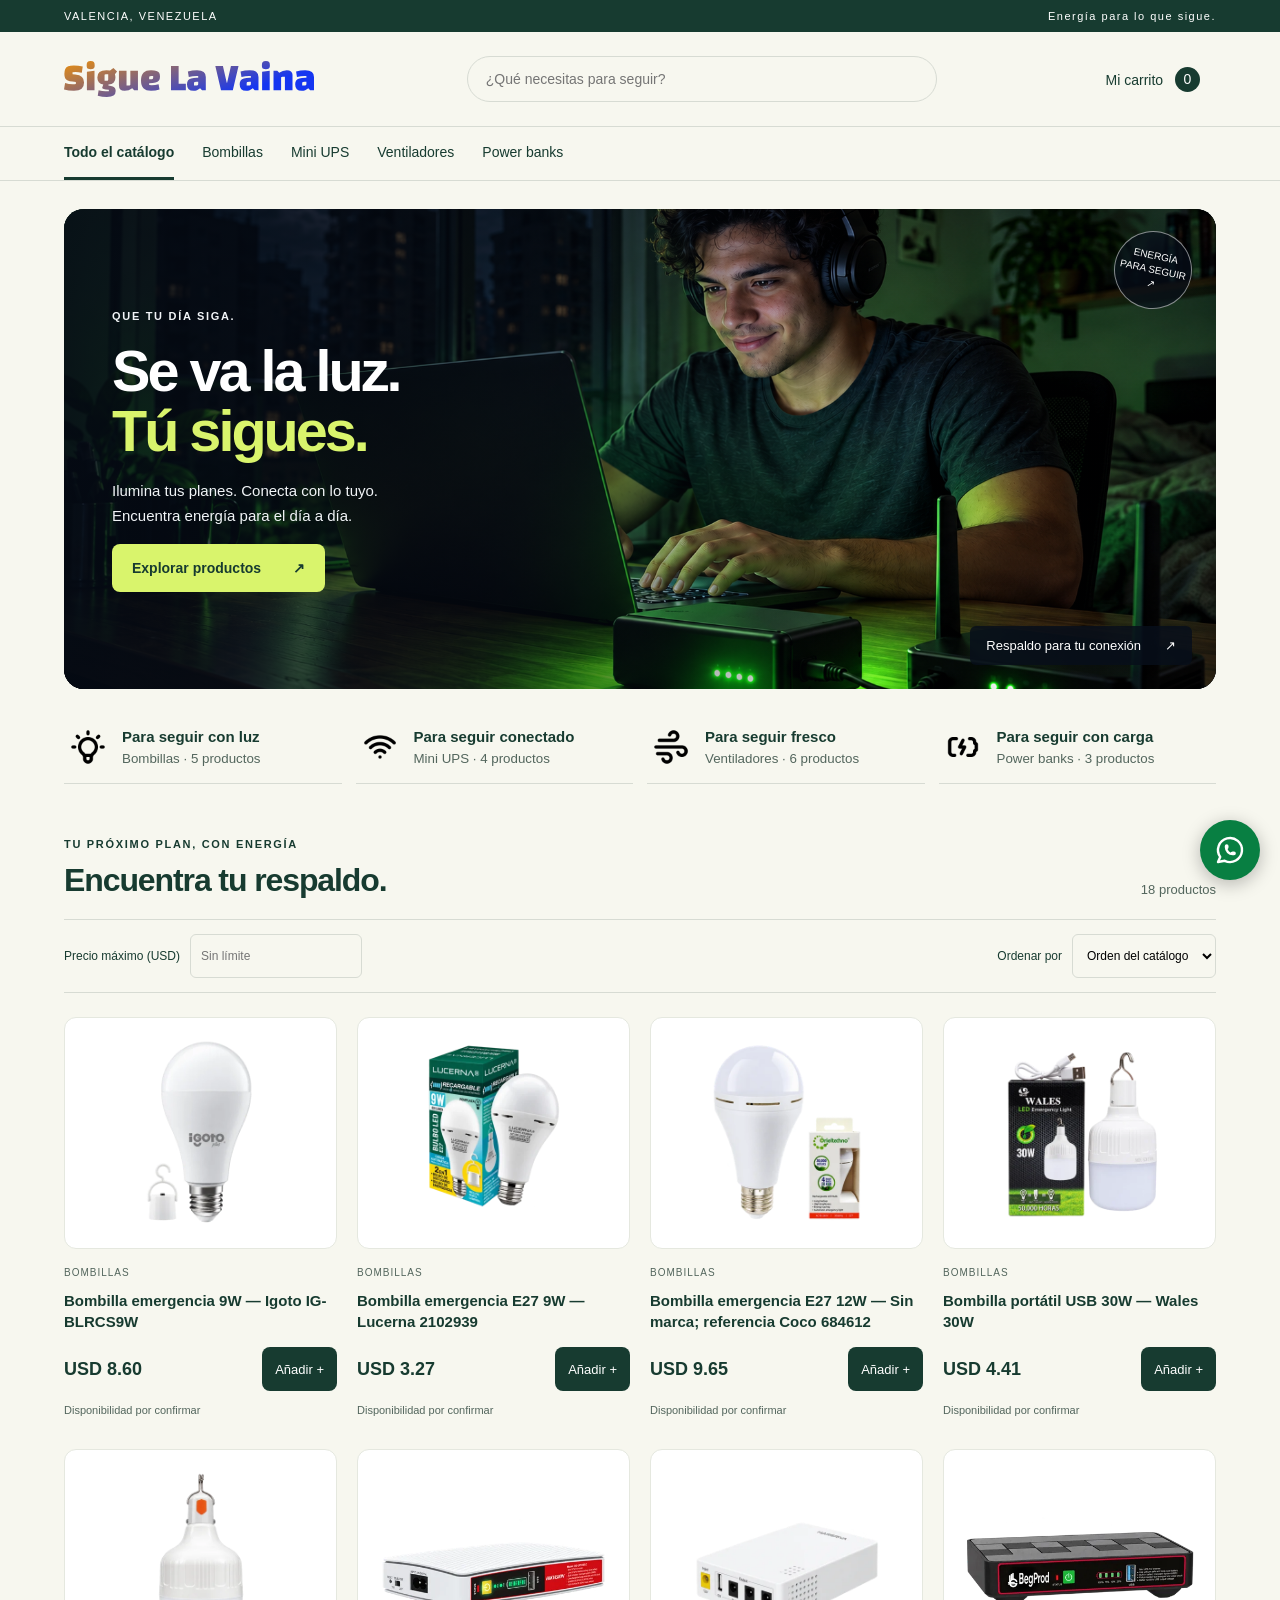
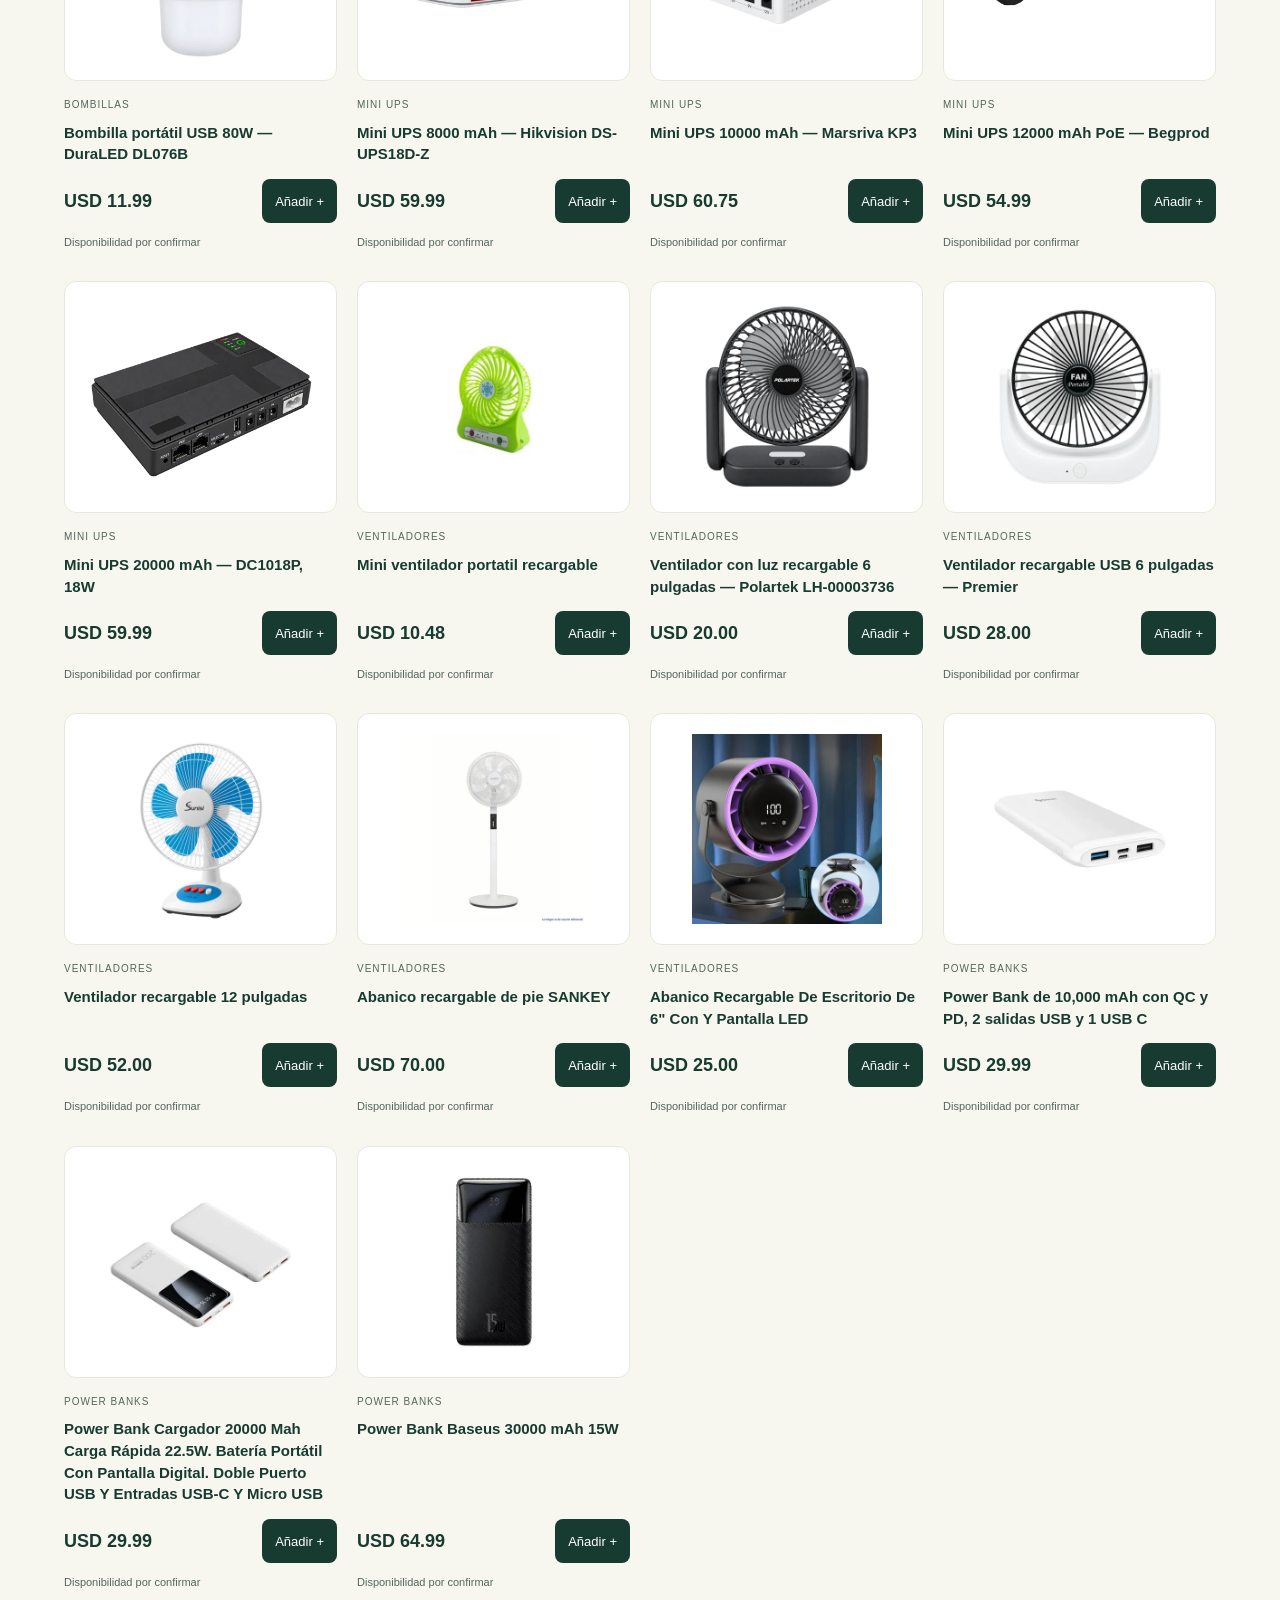
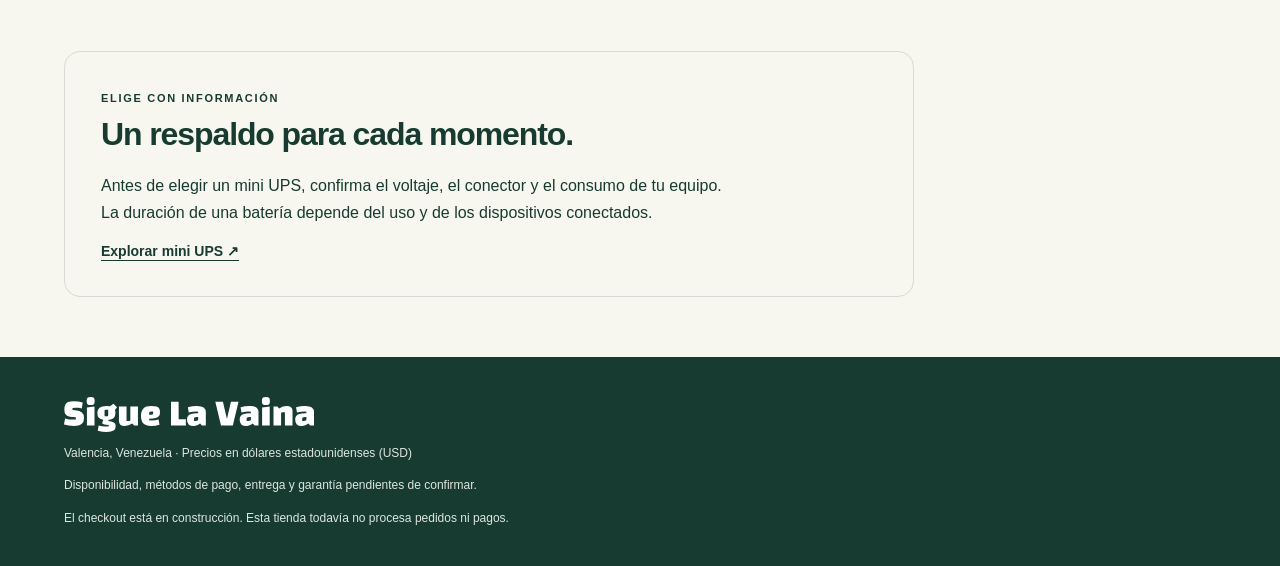
==== commit 5fae21d8: "Display verified catalog prices in USD" ====
--- a/index.html
+++ b/index.html
@@ -1,4 +1,18 @@
-<!doctype html><html lang="es"><head><meta charset="utf-8"><meta name="viewport" content="width=device-width,initial-scale=1"><meta name="description" content="Sigue la Vaina: iluminación, respaldo de internet, ventiladores y power banks en Valencia, Venezuela."><title>Sigue la Vaina · Energía para seguir</title><link rel="stylesheet" href="style.css?v=whatsapp-20261026"><script src="app.js?v=icons-left-20261026" defer></script><link rel="icon" href="./favicon.ico?v=20261026" sizes="any"><link rel="icon" type="image/png" sizes="32x32" href="./favicon-32x32.png?v=20261026"><link rel="icon" type="image/png" sizes="16x16" href="./favicon-16x16.png?v=20261026"><link rel="apple-touch-icon" sizes="180x180" href="./apple-touch-icon.png?v=20261026"><link rel="manifest" href="./site.webmanifest?v=20261026"></head><body><a class="skip" href="#main">Ir al contenido</a><div class="top">VALENCIA, VENEZUELA <span>Energía para lo que sigue.</span></div><header><a class="brand" href="#inicio" aria-label="Sigue la Vaina, inicio"><img class="brand-logo" src="assets/brand/logo.svg" alt="Sigue La Vaina" width="283" height="40"></a><label class="search">Buscar productos<input id="search" type="search" placeholder="¿Qué necesitas para seguir?"></label><button id="cartButton" class="cart">Mi carrito <span id="count">0</span></button></header><nav aria-label="Categorías" id="nav"></nav><main id="main" tabindex="-1"><section id="hero" class="hero"><div><span class="eyebrow">QUE TU DÍA SIGA.</span><h1>Se va la luz.<br><em>Tú sigues.</em></h1><p>Ilumina tus planes. Conecta con lo tuyo.<br>Encuentra energía para el día a día.</p><a class="primary" href="#catalogo">Explorar productos <span>↗</span></a></div><div class="hero-photo"><span class="orbit">ENERGÍA<br>PARA SEGUIR ↗</span><img src="assets/landing_image_glow.png" alt="Persona usando su laptop de noche con respaldo de energía para el router" width="1672" height="941" fetchpriority="high"><a href="#producto/7">Respaldo para tu conexión <span>↗</span></a></div></section><section class="needs" aria-label="Compra por necesidad" id="needs"></section><section id="catalogo"><div class="sectionhead"><div><span class="eyebrow">TU PRÓXIMO PLAN, CON ENERGÍA</span><h2 id="heading">Encuentra tu respaldo.</h2></div><span id="results" aria-live="polite"></span></div><div class="toolbar"><label>Precio máximo (Bs.) <input id="max" type="number" min="0" step="0.01" placeholder="Sin límite"></label><label>Ordenar por <select id="sort"><option value="default">Orden del catálogo</option><option value="asc">Menor precio</option><option value="desc">Mayor precio</option><option value="name">Nombre A–Z</option></select></label></div><div id="grid" class="grid" aria-live="polite"><p>Cargando productos…</p></div></section><section class="guide"><span class="eyebrow">ELIGE CON INFORMACIÓN</span><h2>Un respaldo para cada momento.</h2><p>Antes de elegir un mini UPS, confirma el voltaje, el conector y el consumo de tu equipo. La duración de una batería depende del uso y de los dispositivos conectados.</p><a href="#categoria/mini-ups">Explorar mini UPS ↗</a></section></main><footer><a class="brand" href="#inicio"><img class="brand-logo" src="assets/brand/logo-white.svg" alt="Sigue La Vaina" width="283" height="40"></a><p>Valencia, Venezuela · Precios en bolívares (Bs.)</p><p>Disponibilidad, métodos de pago, entrega y garantía pendientes de confirmar.</p><small>El checkout está en construcción. Esta tienda todavía no procesa pedidos ni pagos.</small></footer><dialog id="detail" aria-labelledby="detailTitle"></dialog><dialog id="basket" aria-labelledby="basketTitle"></dialog><div id="toast" role="status"></div><a class="whatsapp-float" href="https://wa.me/584121332966" target="_blank" rel="noopener noreferrer" aria-label="Chatear por WhatsApp al +58 412 133 2966">
+<!doctype html><html lang="es"><head><meta charset="utf-8"><!-- Google tag (gtag.js) -->
+<script async src="https://www.googletagmanager.com/gtag/js?id=G-93LN6N6DQS"></script>
+<script>
+  window.dataLayer = window.dataLayer || [];
+  function gtag(){dataLayer.push(arguments);}
+  gtag('js', new Date());
+
+  gtag('config', 'G-93LN6N6DQS');
+</script><meta name="viewport" content="width=device-width,initial-scale=1"><meta name="description" content="Sigue la Vaina: iluminación, respaldo de internet, ventiladores y power banks en Valencia, Venezuela."><title>Sigue la Vaina · Energía para seguir</title><link rel="stylesheet" href="style.css?v=whatsapp-20261026"><script src="app.js?v=usd-20261029" defer></script><link rel="icon" href="./favicon.ico?v=20261026" sizes="any"><link rel="icon" type="image/png" sizes="32x32" href="./favicon-32x32.png?v=20261026"><link rel="icon" type="image/png" sizes="16x16" href="./favicon-16x16.png?v=20261026"><link rel="apple-touch-icon" sizes="180x180" href="./apple-touch-icon.png?v=20261026"><link rel="manifest" href="./site.webmanifest?v=20261026"><script type="text/javascript">
+    (function(c,l,a,r,i,t,y){
+        c[a]=c[a]||function(){(c[a].q=c[a].q||[]).push(arguments)};
+        t=l.createElement(r);t.async=1;t.src="https://www.clarity.ms/tag/"+i;
+        y=l.getElementsByTagName(r)[0];y.parentNode.insertBefore(t,y);
+    })(window, document, "clarity", "script", "z4vqwaaoxu");
+</script></head><body><a class="skip" href="#main">Ir al contenido</a><div class="top">VALENCIA, VENEZUELA <span>Energía para lo que sigue.</span></div><header><a class="brand" href="#inicio" aria-label="Sigue la Vaina, inicio"><img class="brand-logo" src="assets/brand/logo.svg" alt="Sigue La Vaina" width="283" height="40"></a><label class="search">Buscar productos<input id="search" type="search" placeholder="¿Qué necesitas para seguir?"></label><button id="cartButton" class="cart">Mi carrito <span id="count">0</span></button></header><nav aria-label="Categorías" id="nav"></nav><main id="main" tabindex="-1"><section id="hero" class="hero"><div><span class="eyebrow">QUE TU DÍA SIGA.</span><h1>Se va la luz.<br><em>Tú sigues.</em></h1><p>Ilumina tus planes. Conecta con lo tuyo.<br>Encuentra energía para el día a día.</p><a class="primary" href="#catalogo">Explorar productos <span>↗</span></a></div><div class="hero-photo"><span class="orbit">ENERGÍA<br>PARA SEGUIR ↗</span><img src="assets/landing_image_glow.png" alt="Persona usando su laptop de noche con respaldo de energía para el router" width="1672" height="941" fetchpriority="high"><a href="#producto/7">Respaldo para tu conexión <span>↗</span></a></div></section><section class="needs" aria-label="Compra por necesidad" id="needs"></section><section id="catalogo"><div class="sectionhead"><div><span class="eyebrow">TU PRÓXIMO PLAN, CON ENERGÍA</span><h2 id="heading">Encuentra tu respaldo.</h2></div><span id="results" aria-live="polite"></span></div><div class="toolbar"><label>Precio máximo (USD) <input id="max" type="number" min="0" step="0.01" placeholder="Sin límite"></label><label>Ordenar por <select id="sort"><option value="default">Orden del catálogo</option><option value="asc">Menor precio</option><option value="desc">Mayor precio</option><option value="name">Nombre A–Z</option></select></label></div><div id="grid" class="grid" aria-live="polite"><p>Cargando productos…</p></div></section><section class="guide"><span class="eyebrow">ELIGE CON INFORMACIÓN</span><h2>Un respaldo para cada momento.</h2><p>Antes de elegir un mini UPS, confirma el voltaje, el conector y el consumo de tu equipo. La duración de una batería depende del uso y de los dispositivos conectados.</p><a href="#categoria/mini-ups">Explorar mini UPS ↗</a></section></main><footer><a class="brand" href="#inicio"><img class="brand-logo" src="assets/brand/logo-white.svg" alt="Sigue La Vaina" width="283" height="40"></a><p>Valencia, Venezuela · Precios en dólares estadounidenses (USD)</p><p>Disponibilidad, métodos de pago, entrega y garantía pendientes de confirmar.</p><small>El checkout está en construcción. Esta tienda todavía no procesa pedidos ni pagos.</small></footer><dialog id="detail" aria-labelledby="detailTitle"></dialog><dialog id="basket" aria-labelledby="basketTitle"></dialog><div id="toast" role="status"></div><a class="whatsapp-float" href="https://wa.me/584121332966" target="_blank" rel="noopener noreferrer" aria-label="Chatear por WhatsApp al +58 412 133 2966">
   <svg xmlns="http://www.w3.org/2000/svg" width="32" height="32" viewBox="0 0 24 24" fill="none" stroke="currentColor" stroke-width="1.8" stroke-linecap="round" stroke-linejoin="round" aria-hidden="true" focusable="false">
     <path d="M3 21l1.65-3.8a9 9 0 1 1 3.4 2.9L3 21"/>
     <path d="M9 10a.5.5 0 0 0 1 0V9a.5.5 0 0 0-1 0v1a5 5 0 0 0 5 5h1a.5.5 0 0 0 0-1h-1a.5.5 0 0 0 0 1"/>
